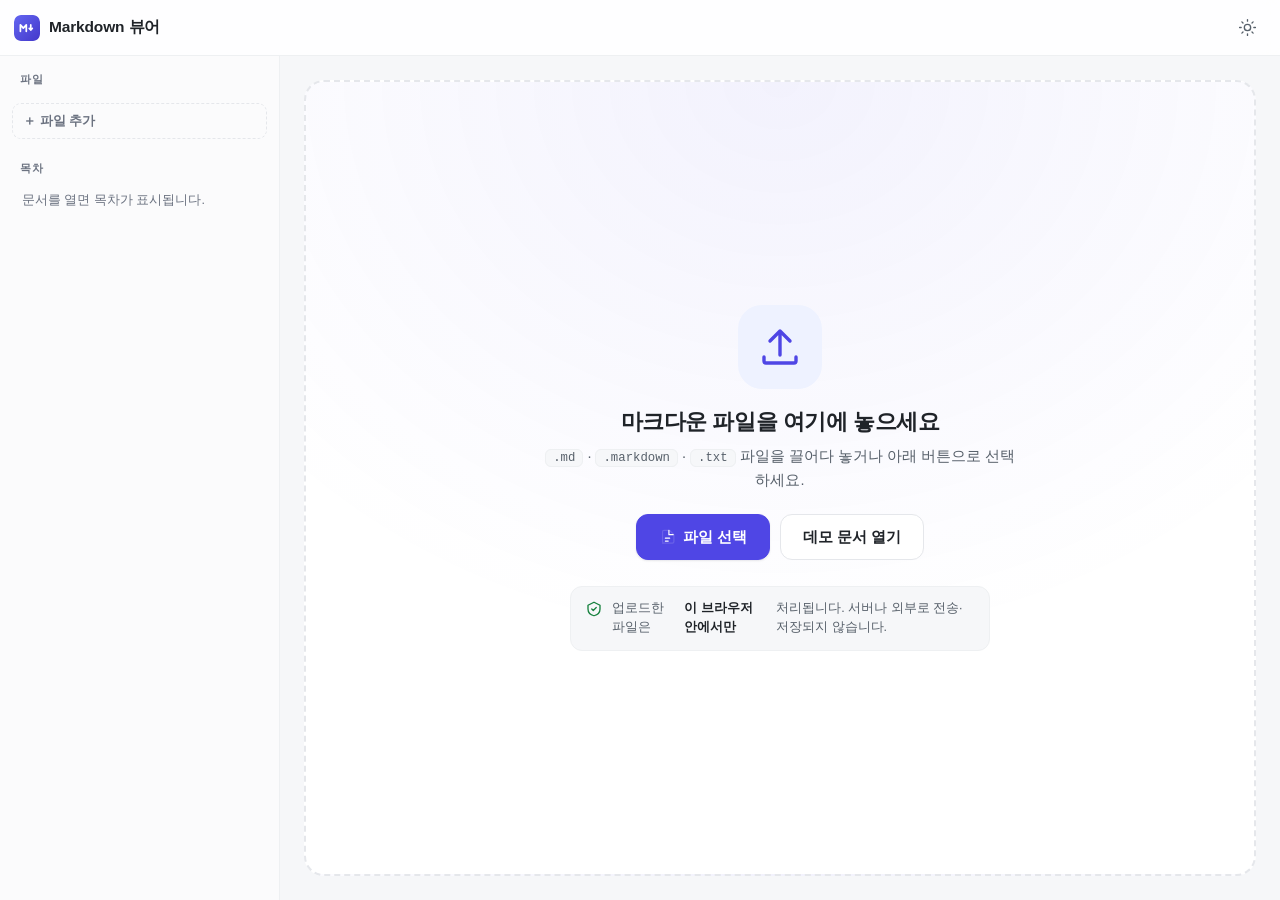
==== index.html @ 75a63ab2 "Add files via upload" ====
<!DOCTYPE html>
<html lang="ko">
<head>
  <meta charset="UTF-8" />
  <meta name="viewport" content="width=device-width, initial-scale=1.0, viewport-fit=cover" />

  <!-- 보안: 모든 자원을 동일 출처(vendor)에서 로드. 외부 스크립트/연결 차단(이미지·다운로드는 허용) -->
  <meta http-equiv="Content-Security-Policy" content="default-src 'self'; script-src 'self'; style-src 'self' 'unsafe-inline'; img-src 'self' data: blob: https:; font-src 'self' data:; connect-src 'self'; worker-src 'self' blob:; object-src 'none'; base-uri 'none'; form-action 'none'" />
  <meta name="referrer" content="no-referrer" />

  <meta name="color-scheme" content="light dark" />
  <meta name="theme-color" content="#ffffff" media="(prefers-color-scheme: light)" />
  <meta name="theme-color" content="#0d1117" media="(prefers-color-scheme: dark)" />
  <meta name="description" content="마크다운(.md) 파일을 깔끔하게 보고 PDF·HWPX로 내보내는 뷰어. 업로드한 파일은 브라우저에서만 처리되어 서버로 전송되지 않습니다." />

  <title>Markdown 뷰어 · MD → PDF · HWPX</title>

  <!-- 아이콘 / PWA -->
  <link rel="icon" href="./favicon.svg" type="image/svg+xml" />
  <link rel="apple-touch-icon" href="./apple-touch-icon.png" />
  <link rel="manifest" href="./manifest.webmanifest" />
  <meta name="apple-mobile-web-app-capable" content="yes" />
  <meta name="apple-mobile-web-app-status-bar-style" content="default" />
  <meta name="apple-mobile-web-app-title" content="MD 뷰어" />

  <!-- Open Graph / Twitter -->
  <meta property="og:type" content="website" />
  <meta property="og:title" content="Markdown 뷰어 · MD → PDF · HWPX" />
  <meta property="og:description" content="마크다운을 깔끔하게 보고 PDF·HWPX로 내보내기. 파일은 브라우저에서만 처리됩니다." />
  <meta property="og:image" content="./og-image.png" />
  <meta property="og:locale" content="ko_KR" />
  <meta name="twitter:card" content="summary_large_image" />

  <!-- 코드 하이라이트 테마 (로컬) -->
  <link id="hljs-light" rel="stylesheet" href="./vendor/hljs-styles/github.min.css" />
  <link id="hljs-dark" rel="stylesheet" href="./vendor/hljs-styles/github-dark.min.css" disabled />

  <link rel="stylesheet" href="./css/styles.css" />
</head>
<body data-theme="light">
  <!-- 상단 바 -->
  <header class="appbar">
    <div class="appbar__left">
      <button id="btn-menu" class="iconbtn only-mobile" aria-label="메뉴 열기" aria-expanded="false" aria-controls="sidebar" title="메뉴">
        <svg viewBox="0 0 24 24" aria-hidden="true"><path d="M3 6h18M3 12h18M3 18h18"/></svg>
      </button>
      <div class="brand">
        <img class="brand__mark" src="./favicon.svg" width="26" height="26" alt="" />
        <span class="brand__name">Markdown 뷰어</span>
      </div>
    </div>

    <div class="appbar__right">
      <!-- 내보내기 메뉴 (문서 열렸을 때만) -->
      <div class="menu-wrap" id="export-actions" hidden>
        <button id="btn-export" class="btn btn--primary" aria-haspopup="true" aria-expanded="false" aria-controls="export-menu" aria-label="내보내기 메뉴 열기" title="PDF·HWPX·인쇄·원본 내보내기">
          <svg viewBox="0 0 24 24" aria-hidden="true"><path d="M12 3v12m0 0l-4-4m4 4l4-4M5 21h14"/></svg>
          <span>내보내기</span>
          <svg class="chev" viewBox="0 0 24 24" aria-hidden="true"><path d="M6 9l6 6 6-6"/></svg>
        </button>
        <div class="menu" id="export-menu" hidden aria-label="내보내기">
          <button class="menu__item" id="mi-pdf">
            <svg viewBox="0 0 24 24" aria-hidden="true"><path d="M5 3h9l5 5v13H5z" opacity=".12"/><path d="M14 3v5h5M8 13h8M8 17h5M9 3H5v18h14V8"/></svg>
            <span><b>PDF로 저장</b><small>그림 기반 · 빠른 한 번 클릭</small></span>
          </button>
          <button class="menu__item" id="mi-print">
            <svg viewBox="0 0 24 24" aria-hidden="true"><path d="M6 9V3h12v6M6 18H4v-6h16v6h-2M8 14h8v7H8z"/></svg>
            <span><b>인쇄 / PDF 저장</b><small>텍스트 선택·검색 가능</small></span>
            <em class="menu__badge">권장</em>
          </button>
          <button class="menu__item" id="mi-hwpx">
            <svg viewBox="0 0 24 24" aria-hidden="true"><path d="M6 3h9l5 5v13H6z" opacity=".12"/><path d="M14 3v5h5M8 12l1.6 5 1.4-3.2L12.4 17 14 12"/></svg>
            <span><b>HWPX (한글)</b><small>한컴오피스 한글 문서</small></span>
          </button>
          <div class="menu__sep"></div>
          <button class="menu__item" id="mi-md">
            <svg viewBox="0 0 24 24" aria-hidden="true"><path d="M4 5h16v14H4z" opacity=".1"/><path d="M7 15V9l3 3 3-3v6M17 9v4M15 11l2 2 2-2"/></svg>
            <span><b>원본 .md 다운로드</b><small>업로드한 파일 그대로</small></span>
          </button>
        </div>
      </div>

      <button id="btn-fontsize" class="iconbtn" hidden aria-label="글자 크기 변경" title="글자 크기 (보통/크게/더 크게)">
        <svg viewBox="0 0 24 24" aria-hidden="true"><path d="M3 17l4-11 4 11M4 14h6"/><path d="M14 17l3-8 3 8M15 14.5h4"/></svg>
      </button>
      <button id="btn-newfile" class="iconbtn" hidden aria-label="새 파일 열기" title="새 파일 열기 (Ctrl+O)">
        <svg viewBox="0 0 24 24" aria-hidden="true"><path d="M5 20h14a2 2 0 002-2V8l-6-6H7a2 2 0 00-2 2v14a2 2 0 002 2z" opacity=".12"/><path d="M14 2v6h6M12 11v6M9 14h6"/></svg>
      </button>
      <button id="btn-theme" class="iconbtn" aria-label="라이트/다크 테마 전환" title="라이트/다크 전환">
        <svg class="ico-sun" viewBox="0 0 24 24" aria-hidden="true"><circle cx="12" cy="12" r="4"/><path d="M12 2v2M12 20v2M4.9 4.9l1.4 1.4M17.7 17.7l1.4 1.4M2 12h2M20 12h2M4.9 19.1l1.4-1.4M17.7 6.3l1.4-1.4"/></svg>
        <svg class="ico-moon" viewBox="0 0 24 24" aria-hidden="true"><path d="M21 12.8A9 9 0 1111.2 3 7 7 0 0021 12.8z"/></svg>
      </button>
    </div>
    <div class="progress" id="progress" aria-hidden="true"><div class="progress__bar" id="progress-bar"></div></div>
  </header>

  <div class="layout">
    <!-- 사이드바 -->
    <aside class="sidebar" id="sidebar" aria-label="문서 탐색">
      <div class="sidebar__section">
        <div class="sidebar__title" id="title-files">파일</div>
        <ul class="filelist" id="filelist" aria-labelledby="title-files"></ul>
        <button id="btn-add" class="addfile">＋ 파일 추가</button>
      </div>
      <div class="sidebar__section sidebar__toc">
        <div class="sidebar__title">목차</div>
        <nav class="toc" id="toc" aria-label="목차"></nav>
      </div>
    </aside>
    <div class="scrim" id="scrim" hidden></div>

    <!-- 본문 -->
    <main class="content" id="content">
      <!-- 빈 상태 / 업로드 영역 -->
      <section class="dropzone" id="dropzone" tabindex="0" role="button" aria-label="마크다운 파일 업로드 — 클릭하거나 파일을 끌어다 놓으세요">
        <div class="dropzone__inner">
          <div class="dropzone__icon" aria-hidden="true">
            <svg viewBox="0 0 24 24"><path d="M12 16V4m0 0L7 9m5-5l5 5"/><path d="M4 17v2a1 1 0 001 1h14a1 1 0 001-1v-2"/></svg>
          </div>
          <h1 class="dropzone__title">마크다운 파일을 여기에 놓으세요</h1>
          <p class="dropzone__desc">
            <code>.md</code> · <code>.markdown</code> · <code>.txt</code> 파일을 끌어다 놓거나 아래 버튼으로 선택하세요.
          </p>
          <div class="dropzone__btns">
            <button id="btn-pick" class="btn btn--primary btn--lg">
              <svg viewBox="0 0 24 24" aria-hidden="true"><path d="M5 20h14a2 2 0 002-2V8l-6-6H7a2 2 0 00-2 2v14a2 2 0 002 2z" opacity=".15"/><path d="M14 2v6h6M9 13h6M9 17h4"/></svg>
              파일 선택
            </button>
            <button id="btn-demo" class="btn btn--lg">데모 문서 열기</button>
          </div>
          <p class="dropzone__privacy">
            <svg viewBox="0 0 24 24" aria-hidden="true"><path d="M12 3l8 4v5c0 5-3.5 8-8 9-4.5-1-8-4-8-9V7z" opacity=".12"/><path d="M12 3l8 4v5c0 5-3.5 8-8 9-4.5-1-8-4-8-9V7zM9 12l2 2 4-4"/></svg>
            업로드한 파일은 <strong>이 브라우저 안에서만</strong> 처리됩니다. 서버나 외부로 전송·저장되지 않습니다.
          </p>
        </div>
      </section>

      <!-- 렌더링된 문서 -->
      <article class="doc markdown-body" id="doc" hidden></article>
    </main>
  </div>

  <!-- 드래그 힌트(뷰어 상태에서 파일 끌어올 때) -->
  <div class="drophint" id="drophint" hidden aria-hidden="true">
    <div class="drophint__box">
      <svg viewBox="0 0 24 24" aria-hidden="true"><path d="M12 16V4m0 0L7 9m5-5l5 5"/><path d="M4 17v2a1 1 0 001 1h14a1 1 0 001-1v-2"/></svg>
      <span>여기에 놓아 새 파일 열기</span>
    </div>
  </div>

  <!-- 숨김 파일 입력 -->
  <input type="file" id="file-input" accept=".md,.markdown,.mdown,.mkd,.txt,text/markdown,text/plain" multiple hidden />

  <!-- 토스트 -->
  <div class="toast-wrap" id="toast-wrap" aria-live="polite" aria-atomic="false"></div>

  <!-- 진행 오버레이 -->
  <div class="overlay" id="overlay" hidden>
    <div class="overlay__box" role="status" aria-live="polite">
      <div class="spinner" aria-hidden="true"></div>
      <p id="overlay-msg">처리 중…</p>
    </div>
  </div>

  <!-- 라이브러리 (로컬 vendor — 외부 요청 없음) -->
  <script src="./vendor/marked.min.js"></script>
  <script src="./vendor/purify.min.js"></script>
  <script src="./vendor/highlight.min.js"></script>
  <script src="./vendor/jszip.min.js"></script>
  <script src="./vendor/html2pdf.bundle.min.js"></script>

  <!-- 앱 스크립트 -->
  <script src="./js/hwpx.js"></script>
  <script src="./js/app.js"></script>
</body>
</html>
---- vendor/hljs-styles/github.min.css ----
pre code.hljs{display:block;overflow-x:auto;padding:1em}code.hljs{padding:3px 5px}/*!
  Theme: GitHub
  Description: Light theme as seen on github.com
  Author: github.com
  Maintainer: @Hirse
  Updated: 2021-05-15

  Outdated base version: https://github.com/primer/github-syntax-light
  Current colors taken from GitHub's CSS
*/.hljs{color:#24292e;background:#fff}.hljs-doctag,.hljs-keyword,.hljs-meta .hljs-keyword,.hljs-template-tag,.hljs-template-variable,.hljs-type,.hljs-variable.language_{color:#d73a49}.hljs-title,.hljs-title.class_,.hljs-title.class_.inherited__,.hljs-title.function_{color:#6f42c1}.hljs-attr,.hljs-attribute,.hljs-literal,.hljs-meta,.hljs-number,.hljs-operator,.hljs-selector-attr,.hljs-selector-class,.hljs-selector-id,.hljs-variable{color:#005cc5}.hljs-meta .hljs-string,.hljs-regexp,.hljs-string{color:#032f62}.hljs-built_in,.hljs-symbol{color:#e36209}.hljs-code,.hljs-comment,.hljs-formula{color:#6a737d}.hljs-name,.hljs-quote,.hljs-selector-pseudo,.hljs-selector-tag{color:#22863a}.hljs-subst{color:#24292e}.hljs-section{color:#005cc5;font-weight:700}.hljs-bullet{color:#735c0f}.hljs-emphasis{color:#24292e;font-style:italic}.hljs-strong{color:#24292e;font-weight:700}.hljs-addition{color:#22863a;background-color:#f0fff4}.hljs-deletion{color:#b31d28;background-color:#ffeef0}
---- vendor/hljs-styles/github-dark.min.css ----
pre code.hljs{display:block;overflow-x:auto;padding:1em}code.hljs{padding:3px 5px}/*!
  Theme: GitHub Dark
  Description: Dark theme as seen on github.com
  Author: github.com
  Maintainer: @Hirse
  Updated: 2021-05-15

  Outdated base version: https://github.com/primer/github-syntax-dark
  Current colors taken from GitHub's CSS
*/.hljs{color:#c9d1d9;background:#0d1117}.hljs-doctag,.hljs-keyword,.hljs-meta .hljs-keyword,.hljs-template-tag,.hljs-template-variable,.hljs-type,.hljs-variable.language_{color:#ff7b72}.hljs-title,.hljs-title.class_,.hljs-title.class_.inherited__,.hljs-title.function_{color:#d2a8ff}.hljs-attr,.hljs-attribute,.hljs-literal,.hljs-meta,.hljs-number,.hljs-operator,.hljs-selector-attr,.hljs-selector-class,.hljs-selector-id,.hljs-variable{color:#79c0ff}.hljs-meta .hljs-string,.hljs-regexp,.hljs-string{color:#a5d6ff}.hljs-built_in,.hljs-symbol{color:#ffa657}.hljs-code,.hljs-comment,.hljs-formula{color:#8b949e}.hljs-name,.hljs-quote,.hljs-selector-pseudo,.hljs-selector-tag{color:#7ee787}.hljs-subst{color:#c9d1d9}.hljs-section{color:#1f6feb;font-weight:700}.hljs-bullet{color:#f2cc60}.hljs-emphasis{color:#c9d1d9;font-style:italic}.hljs-strong{color:#c9d1d9;font-weight:700}.hljs-addition{color:#aff5b4;background-color:#033a16}.hljs-deletion{color:#ffdcd7;background-color:#67060c}
---- css/styles.css ----
/* =========================================================================
   Markdown 뷰어 — styles.css
   디자인: 읽기 중심의 차분한 중립 팔레트 + 인디고 액센트, 라이트/다크 지원
   ========================================================================= */

/* ---- 디자인 토큰 ---- */
:root {
  --font-sans: "Pretendard", -apple-system, BlinkMacSystemFont, "Apple SD Gothic Neo",
    "Malgun Gothic", "맑은 고딕", "Segoe UI", Roboto, "Noto Sans KR", sans-serif;
  --font-serif: "Noto Serif KR", "Nanum Myeongjo", Georgia, "Apple SD Gothic Neo", serif;
  --font-mono: "JetBrains Mono", "SFMono-Regular", "D2Coding", Consolas, "Courier New", monospace;

  --bg: #ffffff;
  --bg-soft: #f6f7f9;
  --bg-elev: #ffffff;
  --surface: #ffffff;
  --sidebar-bg: #fbfbfc;
  --text: #1f2328;
  --text-soft: #57606a;
  --text-faint: #6b7280;
  --btn-primary: #4f46e5;
  --btn-primary-hover: #4338ca;
  --border: #e5e7eb;
  --border-soft: #eef0f2;
  --accent: #4f46e5;
  --accent-weak: #eef2ff;
  --accent-text: #4338ca;
  --code-bg: #f1f3f5;
  --code-text: #9d174d;
  --quote-bar: #d0d7de;
  --shadow-sm: 0 1px 2px rgba(16, 24, 40, .06), 0 1px 3px rgba(16, 24, 40, .04);
  --shadow-md: 0 4px 14px rgba(16, 24, 40, .10);
  --shadow-lg: 0 18px 50px rgba(16, 24, 40, .18);
  --radius: 12px;
  --radius-sm: 8px;
  --appbar-h: 56px;
  --sidebar-w: 280px;
  --reading-w: 820px;
  --ease: cubic-bezier(.22, .61, .36, 1);
  /* color-mix 미사용(html2canvas 호환·구형 브라우저 호환). rgba 직접 지정 */
  --appbar-bg: rgba(255, 255, 255, .86);
  --accent-hover: #4338ca;
  --accent-glow: rgba(79, 70, 229, .07);
  --accent-underline: rgba(79, 70, 229, .35);
  --quote-bg: #f7f8f9;
  --row-alt: #f8f9fa;
  --overlay-bg: rgba(255, 255, 255, .66);
}

body[data-theme="dark"] {
  --bg: #0d1117;
  --bg-soft: #161b22;
  --bg-elev: #161b22;
  --surface: #0d1117;
  --sidebar-bg: #0f141b;
  --text: #e6edf3;
  --text-soft: #9aa7b2;
  --text-faint: #8b97a3;
  --btn-primary: #5b53e6;
  --btn-primary-hover: #6b63f0;
  --border: #2a313c;
  --border-soft: #21262d;
  --accent: #7c83ff;
  --accent-weak: #1c2030;
  --accent-text: #aab0ff;
  --code-bg: #1b222b;
  --code-text: #ff9ec4;
  --quote-bar: #30363d;
  --shadow-sm: 0 1px 2px rgba(0, 0, 0, .4);
  --shadow-md: 0 6px 18px rgba(0, 0, 0, .5);
  --shadow-lg: 0 18px 50px rgba(0, 0, 0, .6);
  --appbar-bg: rgba(13, 17, 23, .86);
  --accent-hover: #6b73ff;
  --accent-glow: rgba(124, 131, 255, .10);
  --accent-underline: rgba(124, 131, 255, .42);
  --quote-bg: rgba(22, 27, 34, .55);
  --row-alt: rgba(22, 27, 34, .4);
  --overlay-bg: rgba(13, 17, 23, .72);
}

* { box-sizing: border-box; }
/* hidden 속성은 항상 우선 (display:flex 등이 지정된 요소에서도 확실히 숨김) */
[hidden] { display: none !important; }
html, body { height: 100%; }
body {
  margin: 0;
  font-family: var(--font-sans);
  background: var(--bg-soft);
  color: var(--text);
  -webkit-font-smoothing: antialiased;
  text-rendering: optimizeLegibility;
  overscroll-behavior-y: none;
}
svg { width: 1em; height: 1em; fill: none; stroke: currentColor; stroke-width: 1.7; stroke-linecap: round; stroke-linejoin: round; }
button { font-family: inherit; }

/* ---- 상단 바 ---- */
.appbar {
  position: sticky; top: 0; z-index: 40;
  height: var(--appbar-h);
  display: flex; align-items: center; gap: 12px;
  padding: 0 14px;
  padding-top: env(safe-area-inset-top);
  background: var(--appbar-bg);
  backdrop-filter: saturate(180%) blur(12px);
  -webkit-backdrop-filter: saturate(180%) blur(12px);
  border-bottom: 1px solid var(--border-soft);
}
.appbar__left { display: flex; align-items: center; gap: 8px; min-width: 0; }
.appbar__actions { display: flex; align-items: center; gap: 6px; margin-left: 4px; }
.appbar__right { display: flex; align-items: center; gap: 6px; margin-left: auto; }

.brand { display: flex; align-items: center; gap: 9px; font-weight: 700; letter-spacing: -.01em; }
.brand__mark { display: inline-flex; color: var(--accent); font-size: 22px; }
.brand__name { font-size: 15.5px; white-space: nowrap; }

.divider { width: 1px; height: 22px; background: var(--border); margin: 0 2px; }

/* ---- 버튼 ---- */
.btn {
  display: inline-flex; align-items: center; gap: 7px;
  height: 38px; padding: 0 14px;
  border: 1px solid var(--border);
  background: var(--bg-elev); color: var(--text);
  border-radius: 10px; font-size: 14px; font-weight: 600;
  cursor: pointer; white-space: nowrap;
  transition: background .15s var(--ease), border-color .15s, transform .08s, box-shadow .15s;
}
.btn svg { font-size: 17px; }
.btn:hover { background: var(--bg-soft); border-color: var(--text-faint); }
.btn:active { transform: translateY(1px); }
.btn--ghost { background: transparent; border-color: transparent; }
.btn--ghost:hover { background: var(--accent-weak); border-color: transparent; color: var(--accent-text); }
.btn--primary { background: var(--btn-primary); border-color: var(--btn-primary); color: #fff; box-shadow: var(--shadow-sm); }
.btn--primary:hover { background: var(--btn-primary-hover); border-color: transparent; color: #fff; }
.btn--lg { height: 46px; padding: 0 22px; font-size: 15px; border-radius: 12px; }

.iconbtn {
  display: inline-flex; align-items: center; justify-content: center;
  width: 38px; height: 38px; font-size: 19px;
  border: 1px solid transparent; background: transparent; color: var(--text-soft);
  border-radius: 10px; cursor: pointer;
  transition: background .15s, color .15s;
}
.iconbtn:hover { background: var(--accent-weak); color: var(--accent-text); }

#btn-theme .ico-sun { display: inline-flex; }
#btn-theme .ico-moon { display: none; }
body[data-theme="dark"] #btn-theme .ico-sun { display: none; }
body[data-theme="dark"] #btn-theme .ico-moon { display: inline-flex; }

/* 포커스 가시성 (키보드 사용자) */
:focus-visible { outline: 2px solid var(--accent); outline-offset: 2px; border-radius: 4px; }
.btn:focus-visible, .iconbtn:focus-visible, .menu__item:focus-visible,
.toc a:focus-visible, .filelist__open:focus-visible, .filelist__close:focus-visible,
.addfile:focus-visible { outline: 2px solid var(--accent); outline-offset: 2px; }
.dropzone:focus-visible { outline: 2px solid var(--accent); outline-offset: -3px; }
.markdown-body a:focus-visible { outline: 2px solid var(--accent); outline-offset: 3px; }

.only-mobile { display: none; }

/* ---- 레이아웃 ---- */
.layout { display: flex; min-height: calc(100vh - var(--appbar-h)); }

.sidebar {
  width: var(--sidebar-w); flex: 0 0 var(--sidebar-w);
  background: var(--sidebar-bg);
  border-right: 1px solid var(--border-soft);
  padding: 16px 12px 24px;
  position: sticky; top: var(--appbar-h);
  height: calc(100vh - var(--appbar-h));
  overflow-y: auto;
  display: flex; flex-direction: column; gap: 22px;
}
.sidebar__title {
  font-size: 11px; font-weight: 700; letter-spacing: .08em; text-transform: uppercase;
  color: var(--text-faint); padding: 0 8px 8px;
}
.sidebar__toc { flex: 1; min-height: 0; }

.filelist { list-style: none; margin: 0 0 8px; padding: 0; display: flex; flex-direction: column; gap: 2px; }
.filelist__item {
  display: flex; align-items: center; gap: 2px;
  border-radius: 9px; position: relative;
  color: var(--text-soft); font-size: 13.5px; font-weight: 500;
}
.filelist__open {
  flex: 1; min-width: 0; display: flex; align-items: center; gap: 8px;
  padding: 8px 10px; border-radius: 9px; cursor: pointer;
  color: inherit; transition: background .12s, color .12s; border-left: 2px solid transparent;
}
.filelist__open svg { flex: 0 0 auto; font-size: 16px; }
.filelist__item:hover .filelist__open { background: var(--accent-weak); color: var(--text); }
.filelist__item.is-active .filelist__open { background: var(--accent-weak); color: var(--accent-text); font-weight: 700; border-left-color: var(--accent); }
.filelist__name { flex: 1; min-width: 0; overflow: hidden; text-overflow: ellipsis; white-space: nowrap; }
.filelist__close {
  flex: 0 0 auto; opacity: 0; width: 30px; height: 30px; font-size: 16px;
  display: inline-flex; align-items: center; justify-content: center;
  color: var(--text-faint); background: transparent; border: 0; border-radius: 8px; cursor: pointer;
}
.filelist__item:hover .filelist__close, .filelist__close:focus-visible { opacity: 1; }
.filelist__close:hover { color: #e5484d; background: var(--accent-weak); }

.addfile {
  width: 100%; text-align: left; padding: 8px 10px; border-radius: 9px;
  border: 1px dashed var(--border); background: transparent; color: var(--text-faint);
  font-size: 13px; font-weight: 600; cursor: pointer; transition: all .12s;
}
.addfile:hover { border-color: var(--accent); color: var(--accent-text); background: var(--accent-weak); }

/* 목차 */
.toc { display: flex; flex-direction: column; gap: 1px; }
.toc a {
  display: block; padding: 5px 10px; border-radius: 7px;
  color: var(--text-soft); font-size: 13px; line-height: 1.4;
  text-decoration: none; border-left: 2px solid transparent;
  overflow: hidden; text-overflow: ellipsis; white-space: nowrap;
  transition: background .12s, color .12s, border-color .12s;
}
.toc a:hover { background: var(--accent-weak); color: var(--text); }
.toc a.is-active { color: var(--accent-text); border-left-color: var(--accent); background: var(--accent-weak); font-weight: 600; }
.toc a[data-level="1"] { font-weight: 600; }
.toc a[data-level="2"] { padding-left: 20px; }
.toc a[data-level="3"] { padding-left: 32px; font-size: 12.5px; }
.toc a[data-level="4"], .toc a[data-level="5"], .toc a[data-level="6"] { padding-left: 44px; font-size: 12.5px; color: var(--text-faint); }
.toc:empty::after { content: "문서를 열면 목차가 표시됩니다."; display: block; padding: 8px 10px; font-size: 12.5px; color: var(--text-faint); }

/* 스크림(모바일 사이드바 배경) */
.scrim { position: fixed; inset: 0; background: rgba(0,0,0,.4); z-index: 29; border: 0; }

/* ---- 본문 ---- */
.content { flex: 1; min-width: 0; display: flex; flex-direction: column; }

/* 드롭존 */
.dropzone {
  flex: 1; display: flex; align-items: center; justify-content: center;
  margin: 24px; padding: 40px 24px;
  border: 2px dashed var(--border); border-radius: 20px;
  background:
    radial-gradient(120% 120% at 50% 0%, var(--accent-glow), transparent 60%),
    var(--bg);
  text-align: center; outline: none;
  transition: border-color .2s, background .2s, transform .2s var(--ease);
}
.dropzone.is-drag { border-color: var(--accent); background: var(--accent-weak); transform: scale(1.005); }
.dropzone__inner { max-width: 480px; }
.dropzone__icon { font-size: 48px; color: var(--accent); margin-bottom: 18px; display: inline-flex;
  width: 84px; height: 84px; align-items: center; justify-content: center; border-radius: 24px;
  background: var(--accent-weak); }
.dropzone__title { margin: 0 0 8px; font-size: 22px; font-weight: 800; letter-spacing: -.02em; }
.dropzone__desc { margin: 0 0 22px; color: var(--text-soft); font-size: 14.5px; line-height: 1.6; }
.dropzone__desc code { background: var(--bg-soft); border: 1px solid var(--border-soft); padding: 1px 7px; border-radius: 6px; font-family: var(--font-mono); font-size: .85em; }
.dropzone__privacy {
  margin: 26px auto 0; max-width: 420px;
  display: flex; align-items: flex-start; gap: 9px;
  padding: 12px 14px; border-radius: 12px;
  background: var(--bg-soft); border: 1px solid var(--border-soft);
  color: var(--text-soft); font-size: 12.5px; line-height: 1.55; text-align: left;
}
.dropzone__privacy svg { font-size: 18px; color: #15803d; flex: 0 0 auto; margin-top: 1px; }
.dropzone__privacy strong { color: var(--text); }

/* 문서 컨테이너 */
.doc {
  width: 100%; max-width: var(--reading-w);
  margin: 0 auto; padding: 40px 32px 120px;
  font-size: var(--doc-font-size, 16px); line-height: 1.75;
}

/* ---- Markdown 타이포그래피 ---- */
.markdown-body { color: var(--text); word-break: keep-all; overflow-wrap: anywhere; }
.markdown-body > *:first-child { margin-top: 0 !important; }
.markdown-body h1, .markdown-body h2, .markdown-body h3,
.markdown-body h4, .markdown-body h5, .markdown-body h6 {
  margin: 1.8em 0 .7em; line-height: 1.3; font-weight: 750; letter-spacing: -.018em; scroll-margin-top: calc(var(--appbar-h) + 14px);
}
.markdown-body h1 { font-size: 1.9em; padding-bottom: .35em; border-bottom: 1px solid var(--border); }
.markdown-body h2 { font-size: 1.5em; padding-bottom: .3em; border-bottom: 1px solid var(--border-soft); }
.markdown-body h3 { font-size: 1.25em; }
.markdown-body h4 { font-size: 1.07em; }
.markdown-body h5 { font-size: .96em; color: var(--text-soft); }
.markdown-body h6 { font-size: .9em; color: var(--text-faint); }
.markdown-body p { margin: 0 0 1.05em; }
.markdown-body a { color: var(--accent-text); text-decoration: none; border-bottom: 1px solid var(--accent-underline); }
.markdown-body a:hover { border-bottom-color: var(--accent); }
.markdown-body strong { font-weight: 720; }
.markdown-body ul, .markdown-body ol { margin: 0 0 1.05em; padding-left: 1.5em; }
.markdown-body li { margin: .3em 0; }
.markdown-body li::marker { color: var(--text-faint); }
.markdown-body ul.contains-task-list { list-style: none; padding-left: .3em; }
.markdown-body .task-list-item { display: flex; align-items: baseline; gap: .5em; }
.markdown-body .task-list-item input { margin: 0; transform: translateY(1px); accent-color: var(--accent); }
.markdown-body blockquote {
  margin: 0 0 1.05em; padding: .4em 1.1em; color: var(--text-soft);
  border-left: 3px solid var(--quote-bar); background: var(--quote-bg);
  border-radius: 0 8px 8px 0;
}
.markdown-body blockquote > *:last-child { margin-bottom: 0; }
.markdown-body hr { border: 0; height: 1px; background: var(--border); margin: 2em 0; }

/* 인라인/블록 코드 */
.markdown-body code {
  font-family: var(--font-mono); font-size: .87em;
  background: var(--code-bg); color: var(--code-text);
  padding: .15em .4em; border-radius: 6px; border: 1px solid var(--border-soft);
}
.markdown-body pre {
  margin: 0 0 1.2em; padding: 16px 18px; overflow: auto;
  background: var(--code-bg); border: 1px solid var(--border-soft); border-radius: 12px;
  -webkit-overflow-scrolling: touch;
}
.markdown-body pre code { background: none; border: 0; padding: 0; color: inherit; font-size: .86em; line-height: 1.6; }

/* 표 */
.markdown-body .table-wrap { overflow-x: auto; margin: 0 0 1.2em; border-radius: 10px; -webkit-overflow-scrolling: touch; }
.markdown-body table { border-collapse: collapse; width: 100%; font-size: .95em; }
.markdown-body th, .markdown-body td { border: 1px solid var(--border); padding: 8px 13px; text-align: left; }
.markdown-body th { background: var(--bg-soft); font-weight: 700; }
.markdown-body tr:nth-child(2n) td { background: var(--row-alt); }

/* 이미지 */
.markdown-body img { max-width: 100%; height: auto; border-radius: 10px; display: block; margin: .4em 0; }

/* ---- 토스트 ---- */
.toast-wrap { position: fixed; left: 50%; bottom: calc(20px + env(safe-area-inset-bottom)); transform: translateX(-50%); z-index: 60; display: flex; flex-direction: column; gap: 8px; align-items: center; pointer-events: none; }
.toast {
  display: flex; align-items: center; gap: 9px;
  padding: 11px 16px; border-radius: 12px;
  background: #1f2328; color: #fff; font-size: 13.5px; font-weight: 500;
  box-shadow: var(--shadow-lg); max-width: min(92vw, 420px);
  animation: toast-in .25s var(--ease);
}
.toast.is-error { background: #b42318; }
.toast.is-ok { background: #15803d; }
.toast svg { font-size: 17px; flex: 0 0 auto; }
@keyframes toast-in { from { opacity: 0; transform: translateY(10px); } to { opacity: 1; transform: none; } }

/* ---- 오버레이 ---- */
.overlay { position: fixed; inset: 0; z-index: 70; display: flex; align-items: center; justify-content: center; background: var(--overlay-bg); backdrop-filter: blur(3px); }
.overlay__box { display: flex; flex-direction: column; align-items: center; gap: 16px; padding: 28px 36px; border-radius: 16px; background: var(--bg-elev); box-shadow: var(--shadow-lg); border: 1px solid var(--border-soft); }
.overlay__box p { margin: 0; font-size: 14px; font-weight: 600; color: var(--text-soft); }
.spinner { width: 34px; height: 34px; border-radius: 50%; border: 3px solid var(--border); border-top-color: var(--accent); animation: spin .8s linear infinite; }
@keyframes spin { to { transform: rotate(360deg); } }

/* 인쇄 전용 헤더 */
.print-only { display: none; }

/* ---- 반응형 (태블릿) ---- */
@media (max-width: 980px) {
  :root { --sidebar-w: 250px; }
  .doc { padding: 32px 24px 100px; }
}

/* ---- 반응형 (모바일) ---- */
@media (max-width: 760px) {
  .only-mobile { display: inline-flex; }
  .brand__name { display: none; }
  .appbar__actions .btn span { display: none; }
  .appbar__actions .btn { width: 38px; padding: 0; justify-content: center; }
  #btn-newfile span { display: none; }
  #btn-newfile { width: 38px; padding: 0; justify-content: center; }
  .divider { display: none; }

  .sidebar {
    position: fixed; top: 0; left: 0; z-index: 30;
    height: 100dvh; width: min(82vw, 320px);
    padding-top: calc(16px + env(safe-area-inset-top));
    transform: translateX(-100%); transition: transform .28s var(--ease);
    box-shadow: var(--shadow-lg);
  }
  body.sidebar-open .sidebar { transform: none; }
  body:not(.sidebar-open) .scrim { display: none; }

  .doc { font-size: 15.5px; padding: 22px 18px 90px; }
  .markdown-body h1 { font-size: 1.65em; }
  .markdown-body h2 { font-size: 1.35em; }
  .dropzone { margin: 14px; padding: 32px 18px; border-radius: 16px; }
  .dropzone__title { font-size: 19px; }
}

@media (max-width: 400px) {
  .appbar { gap: 6px; padding: 0 8px; }
}

/* ---- 접근성: 모션 줄이기 ---- */
@media (prefers-reduced-motion: reduce) {
  * { animation-duration: .001ms !important; transition-duration: .001ms !important; }
}

/* =========================================================================
   인쇄 / PDF
   ========================================================================= */
@media print {
  .appbar, .sidebar, .scrim, .dropzone, .toast-wrap, .overlay, #export-actions { display: none !important; }
  body { background: #fff; }
  .layout { display: block; }
  .content { display: block; }
  .doc { max-width: none; margin: 0; padding: 0; font-size: 11pt; color: #000; }
  .print-only { display: block; margin-bottom: 18px; padding-bottom: 10px; border-bottom: 1.5px solid #222; }
  .print-only .print-title { font-size: 16pt; font-weight: 800; }
  .print-only .print-meta { font-size: 9pt; color: #555; margin-top: 4px; }
  .markdown-body a { color: #000; border: 0; }
  .markdown-body pre, .markdown-body code { background: #f4f4f4 !important; border-color: #ddd !important; color: #111 !important; }
  .markdown-body h1, .markdown-body h2, .markdown-body h3, .markdown-body h4 { page-break-after: avoid; }
  .markdown-body pre, .markdown-body blockquote, .markdown-body table, .markdown-body img, .markdown-body li { page-break-inside: avoid; }
  .markdown-body table { font-size: 9.5pt; }
  @page { margin: 18mm 16mm; }
}

/* PDF 캡처(html2pdf) 시 페이지 분할 힌트용 클래스 */
.pdf-rendering .markdown-body h1, .pdf-rendering .markdown-body h2,
.pdf-rendering .markdown-body h3 { page-break-after: avoid; break-after: avoid; }
.pdf-rendering .markdown-body pre, .pdf-rendering .markdown-body blockquote,
.pdf-rendering .markdown-body table, .pdf-rendering .markdown-body img,
.pdf-rendering .markdown-body li { page-break-inside: avoid; break-inside: avoid; }

/* html2canvas 는 color-mix()/color(srgb ...) 를 파싱하지 못하므로,
   PDF 캡처 영역에서는 해당 속성을 단색으로 강제한다 (라이트 기준). */
.pdf-rendering, .pdf-rendering * { -webkit-text-fill-color: initial; }
.pdf-rendering .markdown-body a { color: #4338ca !important; border-bottom-color: #c7ccf5 !important; }
.pdf-rendering .markdown-body blockquote { background: #f6f8fa !important; border-left-color: #d0d7de !important; }
.pdf-rendering .markdown-body th { background: #f1f3f5 !important; }
.pdf-rendering .markdown-body tr:nth-child(2n) td { background: #f8f9fa !important; }
.pdf-rendering .markdown-body code { background: #f3f4f6 !important; border-color: #e7e9ee !important; color: #b5286b !important; }
.pdf-rendering .markdown-body pre { background: #f6f8fa !important; border-color: #e7e9ee !important; }
.pdf-rendering .markdown-body hr { background: #e5e7eb !important; }

/* =========================================================================
   라운드1 반영: 진행바 · 내보내기 메뉴 · 드롭힌트 · 접근성/모바일 보강
   ========================================================================= */

/* 브랜드 아이콘(img) */
.brand__mark { display: inline-block; border-radius: 7px; }

/* 읽기 진행바 (앱바 하단) */
.progress { position: absolute; left: 0; right: 0; bottom: -1px; height: 3px; background: transparent; pointer-events: none; }
.progress__bar { height: 100%; width: 0%; background: linear-gradient(90deg, var(--accent), var(--accent-hover)); transition: width .1s linear; border-radius: 0 2px 2px 0; }

/* 내보내기 드롭다운 메뉴 */
.menu-wrap { position: relative; }
.btn .chev { font-size: 15px; margin-left: -2px; transition: transform .18s var(--ease); }
.btn[aria-expanded="true"] .chev { transform: rotate(180deg); }
.menu {
  position: absolute; top: calc(100% + 8px); right: 0; z-index: 50;
  min-width: 248px; padding: 6px; border-radius: 14px;
  background: var(--bg-elev); border: 1px solid var(--border); box-shadow: var(--shadow-lg);
  display: flex; flex-direction: column; gap: 2px;
  animation: menu-in .16s var(--ease);
}
@keyframes menu-in { from { opacity: 0; transform: translateY(-6px); } to { opacity: 1; transform: none; } }
.menu__item {
  display: flex; align-items: center; gap: 12px; text-align: left;
  padding: 10px 12px; border-radius: 10px; border: 0; background: transparent; cursor: pointer;
  color: var(--text); font-family: inherit; width: 100%;
}
.menu__item svg { flex: 0 0 auto; font-size: 20px; color: var(--accent); }
.menu__item span { display: flex; flex-direction: column; line-height: 1.3; min-width: 0; }
.menu__item b { font-size: 13.5px; font-weight: 650; }
.menu__item small { font-size: 11.5px; color: var(--text-faint); }
.menu__item:hover, .menu__item:focus-visible { background: var(--accent-weak); outline: none; }
.menu__item:hover b, .menu__item:focus-visible b { color: var(--accent-text); }
.menu__sep { height: 1px; background: var(--border-soft); margin: 4px 6px; }

/* 드롭존 버튼 묶음 */
.dropzone__btns { display: flex; gap: 10px; justify-content: center; flex-wrap: wrap; }

/* 뷰어 상태에서 파일 드래그 시 힌트 */
.drophint { position: fixed; inset: 0; z-index: 65; display: flex; align-items: center; justify-content: center;
  background: var(--overlay-bg); backdrop-filter: blur(2px); pointer-events: none; }
.drophint__box { display: flex; flex-direction: column; align-items: center; gap: 14px;
  padding: 40px 56px; border: 2px dashed var(--accent); border-radius: 20px;
  background: var(--bg-elev); box-shadow: var(--shadow-lg); color: var(--accent-text); font-weight: 700; font-size: 16px; }
.drophint__box svg { font-size: 40px; }

/* ---- 모바일: 터치 타겟 ≥ 44px ---- */
@media (max-width: 760px) {
  .iconbtn { width: 44px; height: 44px; }
  .btn { height: 44px; }
  .menu__item { padding: 13px 12px; }
  .toc a { padding: 11px 10px; }
  .toc a[data-level="2"] { padding-left: 22px; }
  .toc a[data-level="3"] { padding-left: 34px; }
  .filelist__open { padding: 12px 10px; }
  .filelist__close { width: 40px; height: 40px; opacity: 1; }
  .menu { min-width: min(78vw, 300px); }
  .dropzone__btns { flex-direction: column; }
  .dropzone__btns .btn { width: 100%; justify-content: center; }
}

/* ---- 폴백: dvh / backdrop-filter 미지원 ---- */
@supports not (height: 100dvh) {
  @media (max-width: 760px) { .sidebar { height: 100vh; } }
}
@supports not ((backdrop-filter: blur(1px)) or (-webkit-backdrop-filter: blur(1px))) {
  .appbar { background: var(--bg); }
  body[data-theme="light"] .appbar { background: #fff; }
}

/* =========================================================================
   라운드2 반영: 대비·포커스 계약·레이아웃·메뉴 보강
   ========================================================================= */

/* 파일목록 자체 스크롤(목차와 영역 분리) */
.filelist { max-height: 38vh; overflow-y: auto; }
.sidebar__toc { overflow-y: auto; }

/* 파일 닫기 버튼: 상시 옅게 → hover/focus 시 선명 (발견성) */
.filelist__close { opacity: .4; }

/* 내보내기 메뉴: '권장' 배지 + 뷰포트 안에 들어오도록 */
.menu__item { position: relative; }
.menu__badge {
  margin-left: auto; flex: 0 0 auto; font-style: normal;
  font-size: 10.5px; font-weight: 800; letter-spacing: .02em;
  color: #fff; background: var(--btn-primary); padding: 2px 7px; border-radius: 999px;
}
.menu { max-width: min(92vw, 320px); }

/* 읽기 진행바: 스크롤 불가/짧은 문서에서는 숨김 */
.progress { transition: opacity .2s; }
.progress.is-hidden { opacity: 0; }

/* 토스트 적층 가독성 */
.toast-wrap { gap: 10px; }
.toast { border: 1px solid rgba(255, 255, 255, .12); }

/* 모바일: 글자크기/새파일 등 우측 아이콘 정리 */
@media (max-width: 760px) {
  .menu { position: fixed; top: calc(var(--appbar-h) + 6px + env(safe-area-inset-top)); right: 10px; left: auto; }
  .filelist { max-height: 32vh; }
}
@media (max-width: 420px) {
  #btn-fontsize { display: none !important; } /* 매우 좁은 화면에선 글자크기 버튼 숨김 */
}
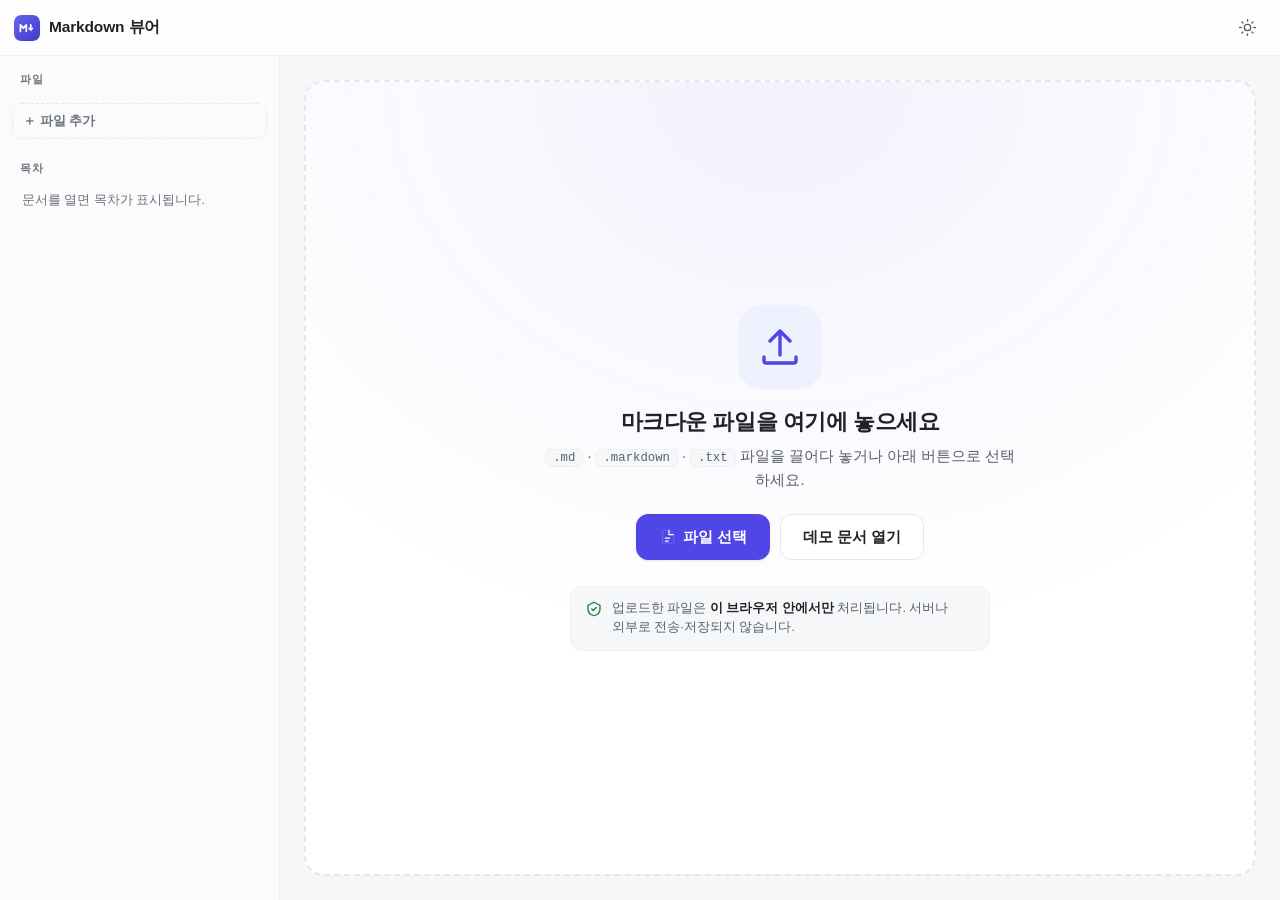
==== commit 4573f916: "Add files via upload" ====
--- a/index.html
+++ b/index.html
@@ -130,7 +130,7 @@
           </div>
           <p class="dropzone__privacy">
             <svg viewBox="0 0 24 24" aria-hidden="true"><path d="M12 3l8 4v5c0 5-3.5 8-8 9-4.5-1-8-4-8-9V7z" opacity=".12"/><path d="M12 3l8 4v5c0 5-3.5 8-8 9-4.5-1-8-4-8-9V7zM9 12l2 2 4-4"/></svg>
-            업로드한 파일은 <strong>이 브라우저 안에서만</strong> 처리됩니다. 서버나 외부로 전송·저장되지 않습니다.
+            <span>업로드한 파일은 <strong>이 브라우저 안에서만</strong> 처리됩니다. 서버나 외부로 전송·저장되지 않습니다.</span>
           </p>
         </div>
       </section>
--- a/css/styles.css
+++ b/css/styles.css
@@ -258,7 +258,8 @@
   color: var(--text-soft); font-size: 12.5px; line-height: 1.55; text-align: left;
 }
 .dropzone__privacy svg { font-size: 18px; color: #15803d; flex: 0 0 auto; margin-top: 1px; }
-.dropzone__privacy strong { color: var(--text); }
+.dropzone__privacy span { min-width: 0; word-break: keep-all; overflow-wrap: anywhere; }
+.dropzone__privacy strong { color: var(--text); white-space: nowrap; }
 
 /* 문서 컨테이너 */
 .doc {
@@ -532,3 +533,20 @@
 @media (max-width: 420px) {
   #btn-fontsize { display: none !important; } /* 매우 좁은 화면에선 글자크기 버튼 숨김 */
 }
+
+/* =========================================================================
+   PDF 캡처: 모든 콘텐츠를 페이지 폭 안에 맞춰 우측 잘림/쏠림 방지
+   ========================================================================= */
+.pdf-rendering .markdown-body { width: 100%; box-sizing: border-box; }
+.pdf-rendering .markdown-body * { max-width: 100% !important; }
+.pdf-rendering .markdown-body pre,
+.pdf-rendering .markdown-body code { white-space: pre-wrap !important; word-break: break-word !important; overflow-wrap: anywhere !important; }
+.pdf-rendering .markdown-body pre { overflow: visible !important; }
+.pdf-rendering .table-wrap { overflow: visible !important; }
+.pdf-rendering .markdown-body table { table-layout: fixed !important; width: 100% !important; }
+.pdf-rendering .markdown-body th,
+.pdf-rendering .markdown-body td { word-break: break-word !important; overflow-wrap: anywhere !important; white-space: normal !important; }
+.pdf-rendering .markdown-body img { max-width: 100% !important; height: auto !important; }
+.pdf-rendering .markdown-body h1, .pdf-rendering .markdown-body h2,
+.pdf-rendering .markdown-body h3, .pdf-rendering .markdown-body p,
+.pdf-rendering .markdown-body li { word-break: keep-all; overflow-wrap: anywhere; }
